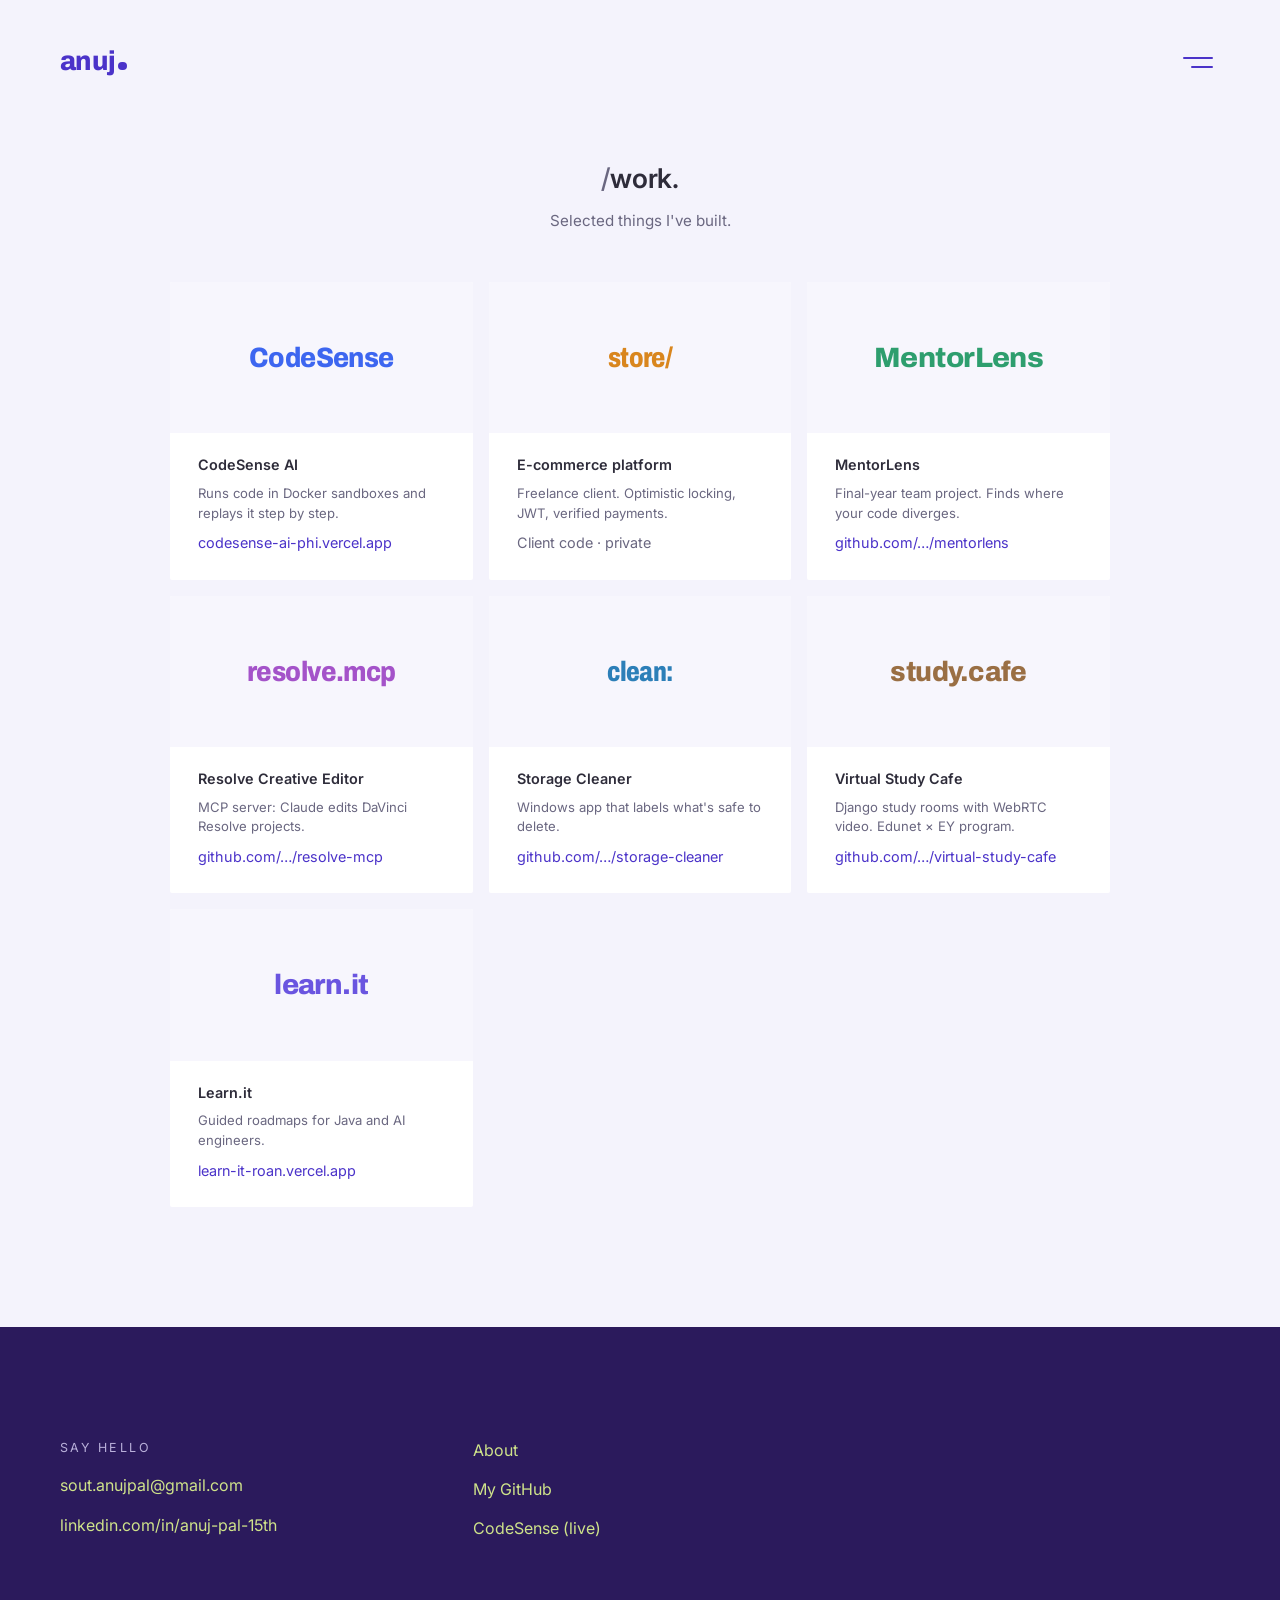
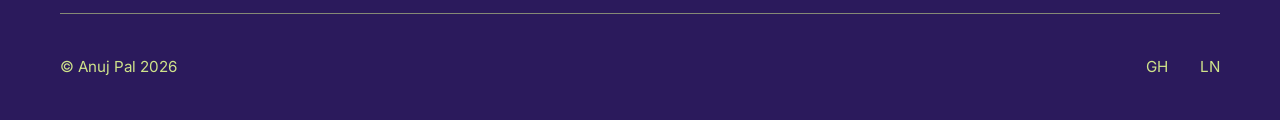
==== work/index.html @ 96952df8 "Minimal portfolio site: home and /work pages Co-Authored-By: Claude Opus 5.5 <noreply@anthropic.com>" ====
<!doctype html>
<html lang="en">
<head>
  <meta charset="utf-8">
  <meta name="viewport" content="width=device-width, initial-scale=1, viewport-fit=cover">
  <title>Work · Anuj Pal</title>
  <meta name="description" content="Selected things Anuj Pal has built: CodeSense AI, an e-commerce backend, MentorLens and more.">
  <link rel="icon" href="../favicon.svg" type="image/svg+xml">
  <link rel="preconnect" href="https://fonts.googleapis.com">
  <link rel="preconnect" href="https://fonts.gstatic.com" crossorigin>
  <link rel="stylesheet" href="https://fonts.googleapis.com/css2?family=Inter:wght@400;500;600;700&family=Archivo:wdth,wght@62..125,500..900&display=swap">
  <link rel="stylesheet" href="../styles.css">
  <script src="../main.js" defer></script>
</head>
<body>
  <header class="gutter">
    <div class="shell">
      <a class="logo" href="../" aria-label="Anuj Pal, home">anuj<i aria-hidden="true"></i></a>
      <button class="burger" type="button" id="burger" aria-expanded="false" aria-controls="menu" aria-label="Open menu"><span></span><span></span></button>
    </div>
  </header>

  <nav class="menu" id="menu" aria-label="Menu">
    <ul>
      <li><a href="../">About</a></li>
      <li><a href="https://github.com/Anujpal-15th" target="_blank" rel="noopener">My GitHub</a></li>
      <li><a href="https://codesense-ai-phi.vercel.app" target="_blank" rel="noopener">CodeSense (live)</a></li>
    </ul>
    <p class="lbl">Say hello</p>
    <ul><li><a href="mailto:sout.anujpal@gmail.com">sout.anujpal@gmail.com</a></li></ul>
    <div class="socials">
      <a href="https://github.com/Anujpal-15th" target="_blank" rel="noopener">GH</a>
      <a href="https://www.linkedin.com/in/anuj-pal-15th/" target="_blank" rel="noopener">LN</a>
    </div>
  </nav>

  <main class="gutter">
    <div class="shell">
      <h1 class="page-title rise"><span>/</span>work.</h1>
      <p class="page-sub rise" style="animation-delay:.06s">Selected things I've built.</p>
      <div class="grid">
        <article class="item rise" style="animation-delay:.10s">
          <div class="mark"><b style="color:#3D66F0;--w:92">CodeSense</b></div>
          <div class="meta"><span class="nm">CodeSense AI</span><span class="what">Runs code in Docker sandboxes and replays it step by step.</span><a href="https://codesense-ai-phi.vercel.app" target="_blank" rel="noopener">codesense-ai-phi.vercel.app</a></div>
        </article>
        <article class="item rise" style="animation-delay:.14s">
          <div class="mark"><b style="color:#D9861E;--w:80">store/</b></div>
          <div class="meta"><span class="nm">E-commerce platform</span><span class="what">Freelance client. Optimistic locking, JWT, verified payments.</span><span class="priv">Client code · private</span></div>
        </article>
        <article class="item rise" style="animation-delay:.18s">
          <div class="mark"><b style="color:#2E9E6E;--w:104">MentorLens</b></div>
          <div class="meta"><span class="nm">MentorLens</span><span class="what">Final-year team project. Finds where your code diverges.</span><a href="https://github.com/Anujpal-15th/mentorlens" target="_blank" rel="noopener">github.com/…/mentorlens</a></div>
        </article>
        <article class="item rise" style="animation-delay:.22s">
          <div class="mark"><b style="color:#A453C9;--w:88">resolve.mcp</b></div>
          <div class="meta"><span class="nm">Resolve Creative Editor</span><span class="what">MCP server: Claude edits DaVinci Resolve projects.</span><a href="https://github.com/Anujpal-15th/resolve-creative-editor-mcp" target="_blank" rel="noopener">github.com/…/resolve-mcp</a></div>
        </article>
        <article class="item rise" style="animation-delay:.26s">
          <div class="mark"><b style="color:#2C7FB8;--w:76">clean:</b></div>
          <div class="meta"><span class="nm">Storage Cleaner</span><span class="what">Windows app that labels what's safe to delete.</span><a href="https://github.com/Anujpal-15th/storage-cleaner" target="_blank" rel="noopener">github.com/…/storage-cleaner</a></div>
        </article>
        <article class="item rise" style="animation-delay:.30s">
          <div class="mark"><b style="color:#9A6F44;--w:96">study.cafe</b></div>
          <div class="meta"><span class="nm">Virtual Study Cafe</span><span class="what">Django study rooms with WebRTC video. Edunet × EY program.</span><a href="https://github.com/Anujpal-15th/virtual-study-cafe" target="_blank" rel="noopener">github.com/…/virtual-study-cafe</a></div>
        </article>
        <article class="item rise" style="animation-delay:.34s">
          <div class="mark"><b style="color:#6A55E0;--w:100">learn.it</b></div>
          <div class="meta"><span class="nm">Learn.it</span><span class="what">Guided roadmaps for Java and AI engineers.</span><a href="https://learn-it-roan.vercel.app" target="_blank" rel="noopener">learn-it-roan.vercel.app</a></div>
        </article>
      </div>
    </div>
  </main>

  <footer class="gutter" id="contact">
    <div class="shell">
      <div class="foot-top">
        <div>
          <p class="lbl">Say hello</p>
          <ul>
            <li><a href="mailto:sout.anujpal@gmail.com">sout.anujpal@gmail.com</a></li>
            <li><a href="https://www.linkedin.com/in/anuj-pal-15th/" target="_blank" rel="noopener">linkedin.com/in/anuj-pal-15th</a></li>
          </ul>
        </div>
        <ul class="links">
          <li><a href="../">About</a></li>
          <li><a href="https://github.com/Anujpal-15th" target="_blank" rel="noopener">My GitHub</a></li>
          <li><a href="https://codesense-ai-phi.vercel.app" target="_blank" rel="noopener">CodeSense (live)</a></li>
        </ul>
      </div>
      <div class="foot-bot">
        <span>© Anuj Pal 2026</span>
        <nav aria-label="Profiles">
          <a href="https://github.com/Anujpal-15th" target="_blank" rel="noopener">GH</a>
          <a href="https://www.linkedin.com/in/anuj-pal-15th/" target="_blank" rel="noopener">LN</a>
        </nav>
      </div>
    </div>
  </footer>
</body>
</html>
---- styles.css ----
:root {
  --bg: #F4F3FC;
  --card: #FFFFFF;
  --tile: #F7F6FD;
  --ink: #2E2C3A;
  --muted: #6A6780;
  --accent: #4B33C9;
  --line: #E4E1F3;
  --foot: #2B1A5C;
  --foot-ink: #CFE38A;
  --foot-muted: #B9B0DA;
  --sans: "Inter", "Segoe UI", system-ui, sans-serif;
  --display: "Archivo", "Inter", Arial, sans-serif;
  color-scheme: light;
}
@media (prefers-color-scheme: dark) {
  :root {
    --bg: #12111C; --card: #1A1828; --tile: #161424; --ink: #E7E5F2; --muted: #9D99B5; --accent: #A898FF; --line: #2A2740;
    --foot: #1F1446; --foot-ink: #CFE38A; --foot-muted: #A59CCB;
    color-scheme: dark;
  }
}

* { box-sizing: border-box; }
body { margin: 0; background: var(--bg); color: var(--ink); font-family: var(--sans); font-size: 1rem; line-height: 1.7; -webkit-font-smoothing: antialiased; }
a { color: var(--accent); text-decoration: none; }
:focus-visible { outline: 2px solid var(--accent); outline-offset: 3px; border-radius: 3px; }
.gutter { padding-left: max(16px, env(safe-area-inset-left, 0px)); padding-right: max(16px, env(safe-area-inset-right, 0px)); }
.shell { max-width: 1160px; margin: 0 auto; }

/* header */
header { padding-block: 40px 0; }
header .shell { display: flex; justify-content: space-between; align-items: center; }
.logo { font-family: var(--display); font-variation-settings: "wdth" 96, "wght" 800; font-size: 1.7rem; color: var(--accent); letter-spacing: -0.02em; line-height: 1; display: inline-flex; align-items: baseline; }
.logo i { display: inline-block; width: 0.32em; height: 0.32em; border-radius: 50%; background: var(--accent); margin-left: 2px; transition: transform .4s cubic-bezier(.3,1.6,.5,1); }
.logo:hover i { transform: translateY(-0.5em); }
.burger { width: 44px; height: 44px; border: 0; background: none; cursor: pointer; display: grid; place-content: center; gap: 7px; position: relative; z-index: 12; }
.burger span { display: block; height: 2px; background: var(--accent); border-radius: 2px; transition: transform .35s ease, width .35s ease; }
.burger span:first-child { width: 30px; }
.burger span:last-child { width: 22px; justify-self: end; }
.burger[aria-expanded="true"] span:first-child { transform: translateY(4.5px) rotate(45deg); width: 26px; }
.burger[aria-expanded="true"] span:last-child { transform: translateY(-4.5px) rotate(-45deg); width: 26px; }

/* menu card */
.menu {
  position: fixed; z-index: 11;
  top: calc(env(safe-area-inset-top, 0px) + 18px);
  right: max(16px, env(safe-area-inset-right, 0px));
  width: min(290px, calc(100vw - 32px));
  background: var(--card); border: 1px solid var(--line); border-radius: 4px;
  padding: 76px 40px 36px;
  box-shadow: 0 24px 60px -24px rgba(43, 26, 92, 0.25);
  transform-origin: top right; transform: scale(0.92); opacity: 0; visibility: hidden;
  transition: transform .3s cubic-bezier(.2,.8,.2,1), opacity .2s ease, visibility 0s .3s;
}
.menu.open { transform: none; opacity: 1; visibility: visible; transition: transform .3s cubic-bezier(.2,.8,.2,1), opacity .2s ease; }
.menu ul { list-style: none; margin: 0; padding: 0; display: grid; gap: 10px; font-size: 0.9rem; }
.menu .lbl { font-size: 0.72rem; letter-spacing: 0.18em; text-transform: uppercase; color: var(--muted); opacity: .6; margin: 28px 0 12px; }
.menu .socials { display: flex; gap: 22px; margin-top: 30px; font-size: 0.72rem; letter-spacing: 0.06em; }
.menu a:hover { text-decoration: underline; text-underline-offset: 4px; }

/* home */
main { padding-block: 72px 120px; }
.read { max-width: 760px; margin: 0 auto; padding-left: clamp(0px, 4vw, 24px); }
.eyebrow { font-size: 0.82rem; letter-spacing: 0.2em; text-transform: uppercase; color: var(--muted); margin: 0 0 22px; }
h1.headline { font-weight: 500; font-size: clamp(1.6rem, 3.6vw, 2.15rem); line-height: 1.3; letter-spacing: -0.01em; margin: 0 0 40px; text-wrap: balance; }
h1.headline em { font-style: normal; color: var(--accent); }
.read p { margin: 0 0 24px; color: var(--muted); max-width: 66ch; }
.read p strong { color: var(--ink); font-weight: 600; }
.cta { display: inline-flex; gap: 6px; align-items: center; margin-top: 18px; font-size: 1.05rem; padding-bottom: 3px; background: linear-gradient(var(--accent), var(--accent)) left bottom / 100% 2px no-repeat; transition: background-size .35s ease; }
.cta:hover { background-size: 0% 2px; background-position: right bottom; }
.cta .arr { display: inline-block; transition: transform .3s ease; }
.cta:hover .arr { transform: translate(3px, -3px); }

/* work */
.page-title { text-align: center; margin: 0 0 6px; font-weight: 600; font-size: 1.7rem; letter-spacing: -0.01em; }
.page-title span { color: var(--muted); font-weight: 500; }
.page-sub { text-align: center; color: var(--muted); font-size: 0.95rem; margin: 0 0 48px; }
.grid { display: grid; grid-template-columns: repeat(3, minmax(0, 1fr)); gap: 16px; max-width: 940px; margin: 0 auto; }
.item { background: var(--card); border-radius: 2px; overflow: hidden; display: flex; flex-direction: column; transition: transform .35s cubic-bezier(.2,.8,.2,1), box-shadow .35s ease; }
.item:hover { transform: translateY(-4px); box-shadow: 0 22px 40px -26px rgba(43, 26, 92, 0.35); }
.mark { background: var(--tile); aspect-ratio: 16 / 8; display: grid; place-items: center; }
.mark b { font-family: var(--display); font-size: clamp(1.3rem, 2.4vw, 1.75rem); letter-spacing: -0.02em; font-variation-settings: "wdth" var(--w, 100), "wght" 800; transition: font-variation-settings .5s ease; }
.item:hover .mark b { font-variation-settings: "wdth" 120, "wght" 900; }
.meta { padding: 20px 28px 24px; display: grid; gap: 2px; }
.meta .nm { font-weight: 600; font-size: 0.9rem; }
.meta .what { font-size: 0.82rem; color: var(--muted); line-height: 1.5; margin: 4px 0 6px; }
.meta a, .meta .priv { font-size: 0.9rem; overflow-wrap: anywhere; }
.meta .priv { color: var(--muted); }
@media (max-width: 860px) { .grid { grid-template-columns: repeat(2, minmax(0, 1fr)); } }
@media (max-width: 520px) { .grid { grid-template-columns: 1fr; } }

/* footer */
footer { background: var(--foot); color: var(--foot-ink); padding-block: 110px 40px; }
.foot-top { display: grid; grid-template-columns: 1fr 2fr; gap: 40px; padding-bottom: 70px; border-bottom: 1px solid color-mix(in srgb, var(--foot-ink) 55%, transparent); }
.foot-top .lbl { font-size: 0.78rem; letter-spacing: 0.2em; text-transform: uppercase; color: var(--foot-muted); margin: 0 0 14px; }
.foot-top ul { list-style: none; margin: 0; padding: 0; display: grid; gap: 12px; }
.foot-top .links { align-self: end; }
footer a { color: var(--foot-ink); }
footer a:hover { text-decoration: underline; text-underline-offset: 4px; }
.foot-bot { display: flex; justify-content: space-between; gap: 16px; flex-wrap: wrap; padding-top: 40px; font-size: 0.95rem; }
.foot-bot nav { display: flex; gap: 32px; }
@media (max-width: 600px) { .foot-top { grid-template-columns: 1fr; } footer { padding-block: 72px 32px; } }

/* entrance */
.rise { animation: rise .8s cubic-bezier(.2,.8,.2,1) both; }
@keyframes rise { from { transform: translateY(14px); opacity: .001; } }
@media (prefers-reduced-motion: reduce) {
  .rise { animation: none; }
  *, *::before, *::after { transition: none !important; }
}
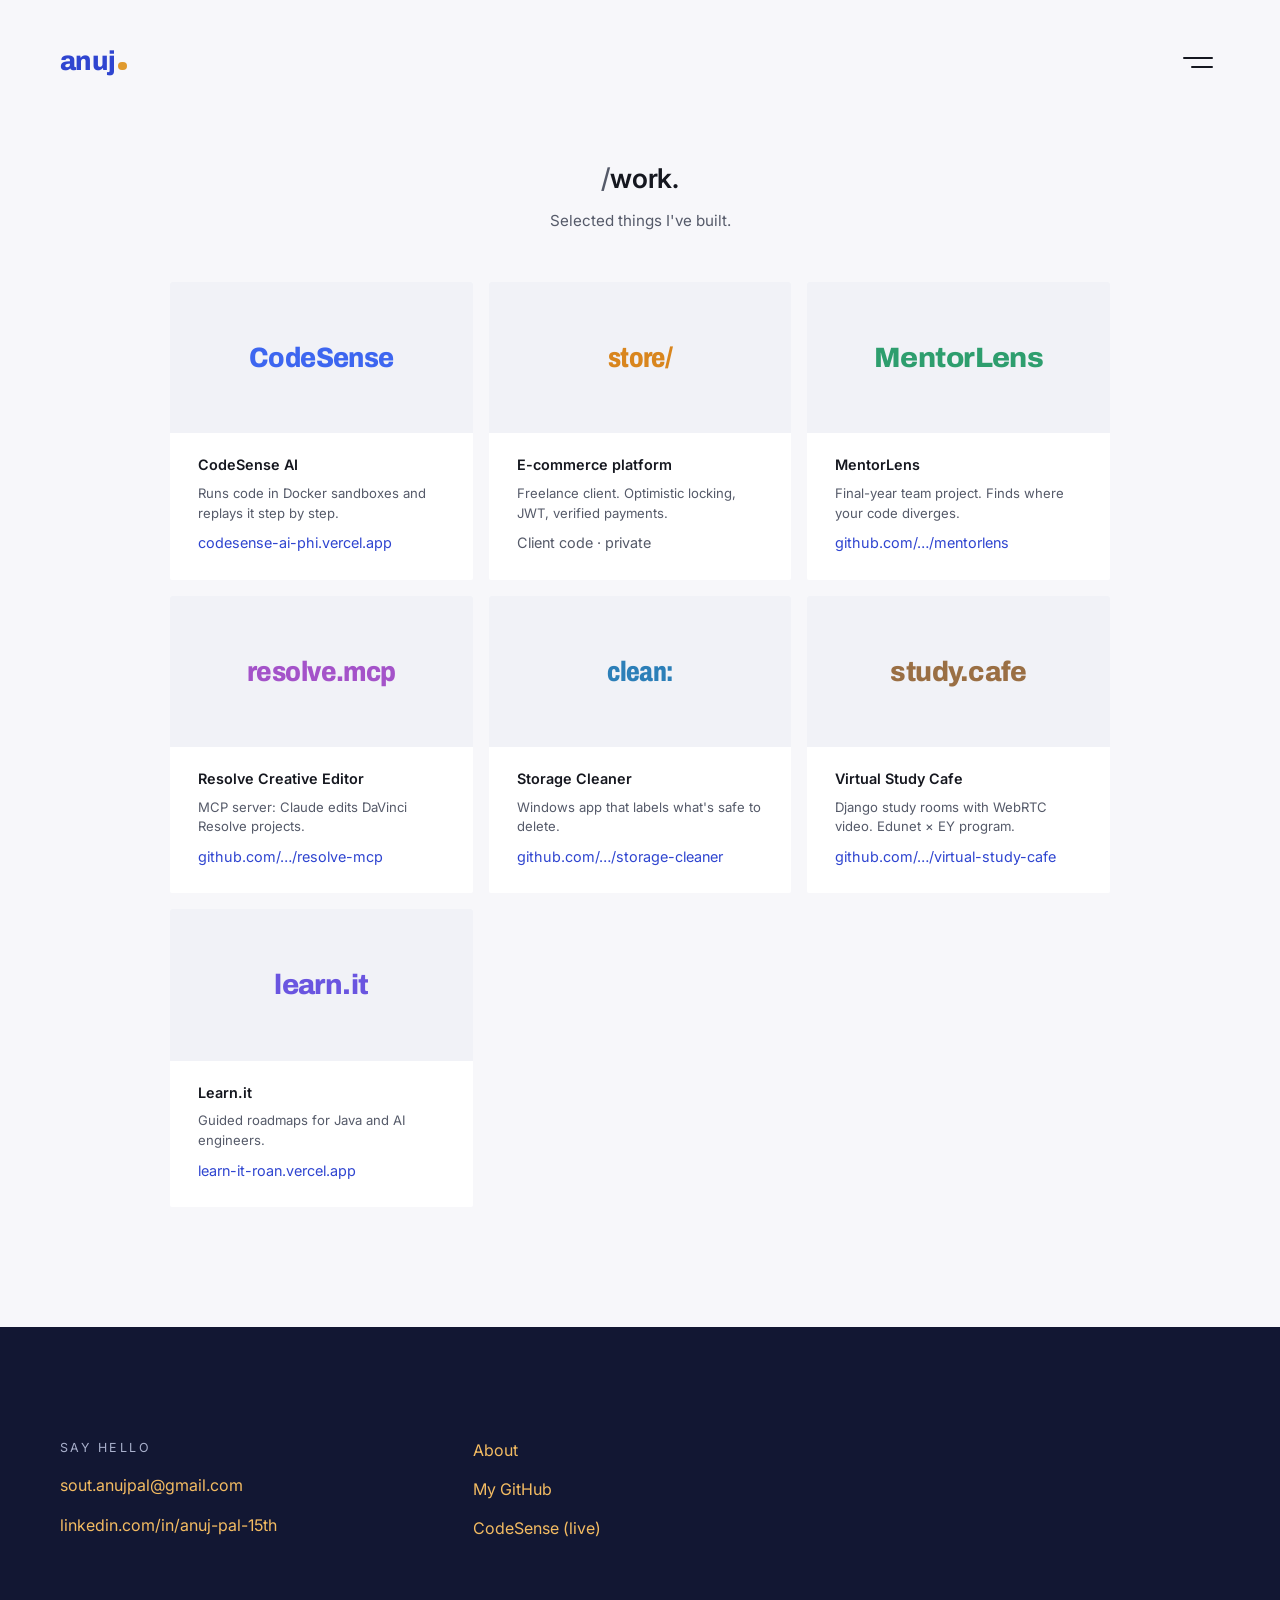
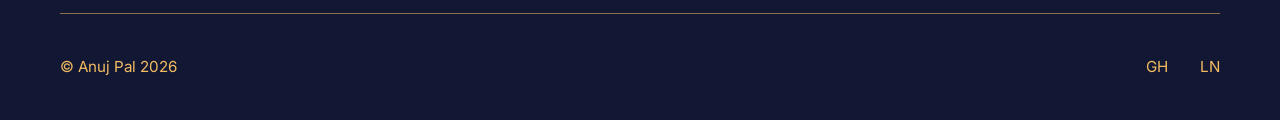
==== commit 11ca466b: "Make the site light-only Co-Authored-By: Claude Opus 5.5 <noreply@anthropic.com>" ====
--- a/work/index.html
+++ b/work/index.html
@@ -3,6 +3,7 @@
 <head>
   <meta charset="utf-8">
   <meta name="viewport" content="width=device-width, initial-scale=1, viewport-fit=cover">
+  <meta name="color-scheme" content="light only">
   <title>Work · Anuj Pal</title>
   <meta name="description" content="Selected things Anuj Pal has built: CodeSense AI, an e-commerce backend, MentorLens and more.">
   <link rel="icon" href="../favicon.svg" type="image/svg+xml">
--- a/styles.css
+++ b/styles.css
@@ -1,24 +1,22 @@
+/* Palette "ink & signal": cool indigo-tinted neutrals, one indigo-blue accent for meaning
+   (links, emphasis), one warm amber used sparingly as its split-complement (logo dot, footer).
+   All text pairs pass WCAG AA; amber on light paper is decoration only. */
 :root {
-  --bg: #F4F3FC;
+  --bg: #F7F7FA;
   --card: #FFFFFF;
-  --tile: #F7F6FD;
-  --ink: #2E2C3A;
-  --muted: #6A6780;
-  --accent: #4B33C9;
-  --line: #E4E1F3;
-  --foot: #2B1A5C;
-  --foot-ink: #CFE38A;
-  --foot-muted: #B9B0DA;
+  --tile: #F1F2F7;
+  --ink: #15171F;
+  --muted: #555A69;
+  --eyebrow: #6B7080;
+  --accent: #2F45D0;
+  --amber: #E09A2E;
+  --line: #E3E5EE;
+  --foot: #121733;
+  --foot-ink: #F4BC62;
+  --foot-muted: #A9B0CC;
   --sans: "Inter", "Segoe UI", system-ui, sans-serif;
   --display: "Archivo", "Inter", Arial, sans-serif;
-  color-scheme: light;
-}
-@media (prefers-color-scheme: dark) {
-  :root {
-    --bg: #12111C; --card: #1A1828; --tile: #161424; --ink: #E7E5F2; --muted: #9D99B5; --accent: #A898FF; --line: #2A2740;
-    --foot: #1F1446; --foot-ink: #CFE38A; --foot-muted: #A59CCB;
-    color-scheme: dark;
-  }
+  color-scheme: light only; /* light-only by design: no dark theme, and browsers shouldn't auto-darken it */
 }
 
 * { box-sizing: border-box; }
@@ -32,10 +30,10 @@
 header { padding-block: 40px 0; }
 header .shell { display: flex; justify-content: space-between; align-items: center; }
 .logo { font-family: var(--display); font-variation-settings: "wdth" 96, "wght" 800; font-size: 1.7rem; color: var(--accent); letter-spacing: -0.02em; line-height: 1; display: inline-flex; align-items: baseline; }
-.logo i { display: inline-block; width: 0.32em; height: 0.32em; border-radius: 50%; background: var(--accent); margin-left: 2px; transition: transform .4s cubic-bezier(.3,1.6,.5,1); }
+.logo i { display: inline-block; width: 0.32em; height: 0.32em; border-radius: 50%; background: var(--amber); margin-left: 2px; transition: transform .4s cubic-bezier(.3,1.6,.5,1); }
 .logo:hover i { transform: translateY(-0.5em); }
 .burger { width: 44px; height: 44px; border: 0; background: none; cursor: pointer; display: grid; place-content: center; gap: 7px; position: relative; z-index: 12; }
-.burger span { display: block; height: 2px; background: var(--accent); border-radius: 2px; transition: transform .35s ease, width .35s ease; }
+.burger span { display: block; height: 2px; background: var(--ink); border-radius: 2px; transition: transform .35s ease, width .35s ease; }
 .burger span:first-child { width: 30px; }
 .burger span:last-child { width: 22px; justify-self: end; }
 .burger[aria-expanded="true"] span:first-child { transform: translateY(4.5px) rotate(45deg); width: 26px; }
@@ -49,7 +47,7 @@
   width: min(290px, calc(100vw - 32px));
   background: var(--card); border: 1px solid var(--line); border-radius: 4px;
   padding: 76px 40px 36px;
-  box-shadow: 0 24px 60px -24px rgba(43, 26, 92, 0.25);
+  box-shadow: 0 24px 60px -24px rgba(18, 23, 51, 0.18);
   transform-origin: top right; transform: scale(0.92); opacity: 0; visibility: hidden;
   transition: transform .3s cubic-bezier(.2,.8,.2,1), opacity .2s ease, visibility 0s .3s;
 }
@@ -62,11 +60,15 @@
 /* home */
 main { padding-block: 72px 120px; }
 .read { max-width: 760px; margin: 0 auto; padding-left: clamp(0px, 4vw, 24px); }
-.eyebrow { font-size: 0.82rem; letter-spacing: 0.2em; text-transform: uppercase; color: var(--muted); margin: 0 0 22px; }
+.eyebrow { font-size: 0.82rem; letter-spacing: 0.2em; text-transform: uppercase; color: var(--eyebrow); margin: 0 0 22px; }
+.eyebrow::before { content: ""; display: inline-block; width: 18px; height: 2px; background: var(--amber); vertical-align: middle; margin-right: 10px; }
 h1.headline { font-weight: 500; font-size: clamp(1.6rem, 3.6vw, 2.15rem); line-height: 1.3; letter-spacing: -0.01em; margin: 0 0 40px; text-wrap: balance; }
 h1.headline em { font-style: normal; color: var(--accent); }
 .read p { margin: 0 0 24px; color: var(--muted); max-width: 66ch; }
 .read p strong { color: var(--ink); font-weight: 600; }
+/* body links get an underline so they never read as the headline's emphasis colour */
+.read p a { color: var(--ink); font-weight: 500; text-decoration: underline; text-decoration-color: var(--accent); text-decoration-thickness: 2px; text-underline-offset: 4px; }
+.read p a:hover { color: var(--accent); }
 .cta { display: inline-flex; gap: 6px; align-items: center; margin-top: 18px; font-size: 1.05rem; padding-bottom: 3px; background: linear-gradient(var(--accent), var(--accent)) left bottom / 100% 2px no-repeat; transition: background-size .35s ease; }
 .cta:hover { background-size: 0% 2px; background-position: right bottom; }
 .cta .arr { display: inline-block; transition: transform .3s ease; }
@@ -78,7 +80,7 @@
 .page-sub { text-align: center; color: var(--muted); font-size: 0.95rem; margin: 0 0 48px; }
 .grid { display: grid; grid-template-columns: repeat(3, minmax(0, 1fr)); gap: 16px; max-width: 940px; margin: 0 auto; }
 .item { background: var(--card); border-radius: 2px; overflow: hidden; display: flex; flex-direction: column; transition: transform .35s cubic-bezier(.2,.8,.2,1), box-shadow .35s ease; }
-.item:hover { transform: translateY(-4px); box-shadow: 0 22px 40px -26px rgba(43, 26, 92, 0.35); }
+.item:hover { transform: translateY(-4px); box-shadow: 0 22px 40px -26px rgba(18, 23, 51, 0.28); }
 .mark { background: var(--tile); aspect-ratio: 16 / 8; display: grid; place-items: center; }
 .mark b { font-family: var(--display); font-size: clamp(1.3rem, 2.4vw, 1.75rem); letter-spacing: -0.02em; font-variation-settings: "wdth" var(--w, 100), "wght" 800; transition: font-variation-settings .5s ease; }
 .item:hover .mark b { font-variation-settings: "wdth" 120, "wght" 900; }
@@ -104,7 +106,8 @@
 
 /* entrance */
 .rise { animation: rise .8s cubic-bezier(.2,.8,.2,1) both; }
-@keyframes rise { from { transform: translateY(14px); opacity: .001; } }
+/* motion only, never hides text: if an animation stalls, the page still reads at full contrast */
+@keyframes rise { from { transform: translateY(14px); } }
 @media (prefers-reduced-motion: reduce) {
   .rise { animation: none; }
   *, *::before, *::after { transition: none !important; }
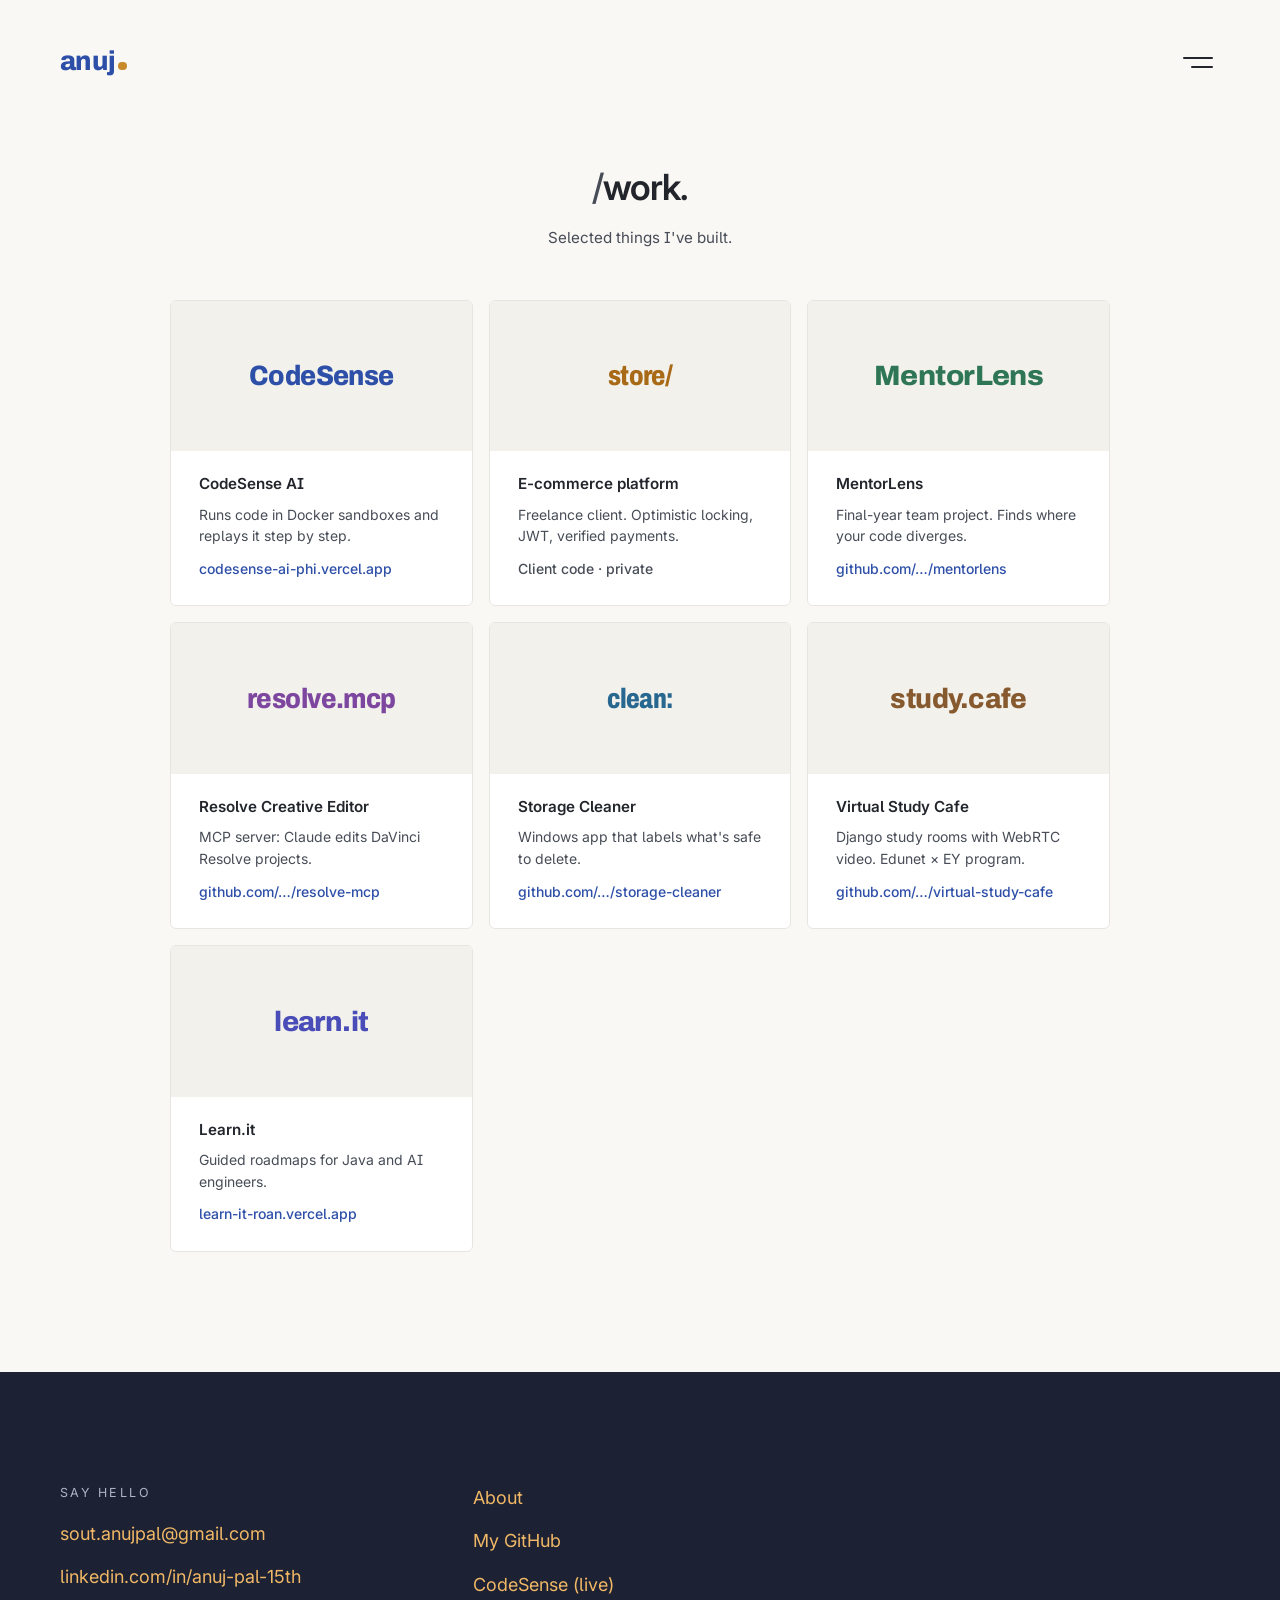
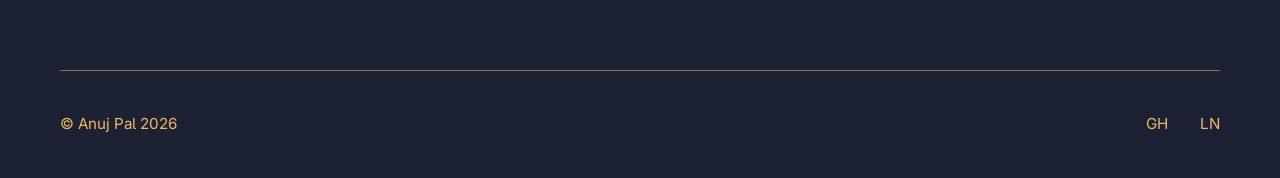
==== commit 91fb26c6: "Eye-friendly light palette and reading typography Co-Authored-By: Claude Opus 5.5 <noreply@anthropic" ====
--- a/work/index.html
+++ b/work/index.html
@@ -9,7 +9,7 @@
   <link rel="icon" href="../favicon.svg" type="image/svg+xml">
   <link rel="preconnect" href="https://fonts.googleapis.com">
   <link rel="preconnect" href="https://fonts.gstatic.com" crossorigin>
-  <link rel="stylesheet" href="https://fonts.googleapis.com/css2?family=Inter:wght@400;500;600;700&family=Archivo:wdth,wght@62..125,500..900&display=swap">
+  <link rel="stylesheet" href="https://fonts.googleapis.com/css2?family=Inter:opsz,wght@14..32,400..700&family=Archivo:wdth,wght@62..125,500..900&display=swap">
   <link rel="stylesheet" href="../styles.css">
   <script src="../main.js" defer></script>
 </head>
@@ -41,31 +41,31 @@
       <p class="page-sub rise" style="animation-delay:.06s">Selected things I've built.</p>
       <div class="grid">
         <article class="item rise" style="animation-delay:.10s">
-          <div class="mark"><b style="color:#3D66F0;--w:92">CodeSense</b></div>
+          <div class="mark"><b style="color:#2D4FA8;--w:92">CodeSense</b></div>
           <div class="meta"><span class="nm">CodeSense AI</span><span class="what">Runs code in Docker sandboxes and replays it step by step.</span><a href="https://codesense-ai-phi.vercel.app" target="_blank" rel="noopener">codesense-ai-phi.vercel.app</a></div>
         </article>
         <article class="item rise" style="animation-delay:.14s">
-          <div class="mark"><b style="color:#D9861E;--w:80">store/</b></div>
+          <div class="mark"><b style="color:#A86A16;--w:80">store/</b></div>
           <div class="meta"><span class="nm">E-commerce platform</span><span class="what">Freelance client. Optimistic locking, JWT, verified payments.</span><span class="priv">Client code · private</span></div>
         </article>
         <article class="item rise" style="animation-delay:.18s">
-          <div class="mark"><b style="color:#2E9E6E;--w:104">MentorLens</b></div>
+          <div class="mark"><b style="color:#2E7656;--w:104">MentorLens</b></div>
           <div class="meta"><span class="nm">MentorLens</span><span class="what">Final-year team project. Finds where your code diverges.</span><a href="https://github.com/Anujpal-15th/mentorlens" target="_blank" rel="noopener">github.com/…/mentorlens</a></div>
         </article>
         <article class="item rise" style="animation-delay:.22s">
-          <div class="mark"><b style="color:#A453C9;--w:88">resolve.mcp</b></div>
+          <div class="mark"><b style="color:#7E479F;--w:88">resolve.mcp</b></div>
           <div class="meta"><span class="nm">Resolve Creative Editor</span><span class="what">MCP server: Claude edits DaVinci Resolve projects.</span><a href="https://github.com/Anujpal-15th/resolve-creative-editor-mcp" target="_blank" rel="noopener">github.com/…/resolve-mcp</a></div>
         </article>
         <article class="item rise" style="animation-delay:.26s">
-          <div class="mark"><b style="color:#2C7FB8;--w:76">clean:</b></div>
+          <div class="mark"><b style="color:#28678F;--w:76">clean:</b></div>
           <div class="meta"><span class="nm">Storage Cleaner</span><span class="what">Windows app that labels what's safe to delete.</span><a href="https://github.com/Anujpal-15th/storage-cleaner" target="_blank" rel="noopener">github.com/…/storage-cleaner</a></div>
         </article>
         <article class="item rise" style="animation-delay:.30s">
-          <div class="mark"><b style="color:#9A6F44;--w:96">study.cafe</b></div>
+          <div class="mark"><b style="color:#86592F;--w:96">study.cafe</b></div>
           <div class="meta"><span class="nm">Virtual Study Cafe</span><span class="what">Django study rooms with WebRTC video. Edunet × EY program.</span><a href="https://github.com/Anujpal-15th/virtual-study-cafe" target="_blank" rel="noopener">github.com/…/virtual-study-cafe</a></div>
         </article>
         <article class="item rise" style="animation-delay:.34s">
-          <div class="mark"><b style="color:#6A55E0;--w:100">learn.it</b></div>
+          <div class="mark"><b style="color:#4A4CB8;--w:100">learn.it</b></div>
           <div class="meta"><span class="nm">Learn.it</span><span class="what">Guided roadmaps for Java and AI engineers.</span><a href="https://learn-it-roan.vercel.app" target="_blank" rel="noopener">learn-it-roan.vercel.app</a></div>
         </article>
       </div>
--- a/styles.css
+++ b/styles.css
@@ -1,26 +1,35 @@
-/* Palette "ink & signal": cool indigo-tinted neutrals, one indigo-blue accent for meaning
-   (links, emphasis), one warm amber used sparingly as its split-complement (logo dot, footer).
-   All text pairs pass WCAG AA; amber on light paper is decoration only. */
+/* Palette "paper & ink", tuned for long reading without eye strain:
+   - paper is a soft off-white (#F9F8F5), not pure white, so large areas don't glare;
+   - text is dark graphite (14.5:1), not pure black (21:1), which halos on bright screens;
+   - body text sits at 8:1 (AAA), the accent at 7:1 (AAA), so nothing is faint;
+   - one calm cobalt for meaning, a muted amber only as decoration, nothing neon. */
 :root {
-  --bg: #F7F7FA;
+  --bg: #F9F8F5;
   --card: #FFFFFF;
-  --tile: #F1F2F7;
-  --ink: #15171F;
-  --muted: #555A69;
-  --eyebrow: #6B7080;
-  --accent: #2F45D0;
-  --amber: #E09A2E;
-  --line: #E3E5EE;
-  --foot: #121733;
-  --foot-ink: #F4BC62;
-  --foot-muted: #A9B0CC;
+  --tile: #F2F1EC;
+  --ink: #22252B;
+  --muted: #474C56;
+  --eyebrow: #676C76;
+  --accent: #2D4FA8;
+  --amber: #C98A2B;
+  --line: #E7E5DF;
+  --foot: #1C2133;
+  --foot-ink: #F0B866;
+  --foot-muted: #AEB4C4;
   --sans: "Inter", "Segoe UI", system-ui, sans-serif;
   --display: "Archivo", "Inter", Arial, sans-serif;
   color-scheme: light only; /* light-only by design: no dark theme, and browsers shouldn't auto-darken it */
 }
 
 * { box-sizing: border-box; }
-body { margin: 0; background: var(--bg); color: var(--ink); font-family: var(--sans); font-size: 1rem; line-height: 1.7; -webkit-font-smoothing: antialiased; }
+/* Type: Inter with optical sizing; tailed l and serifed I so l, I and 1 never look alike */
+body {
+  margin: 0; background: var(--bg); color: var(--ink);
+  font-family: var(--sans); font-size: 1.0625rem; line-height: 1.75;
+  font-optical-sizing: auto; font-feature-settings: "cv05", "cv08";
+  -webkit-font-smoothing: antialiased; text-rendering: optimizeLegibility;
+}
+@media (min-width: 900px) { body { font-size: 1.125rem; } }
 a { color: var(--accent); text-decoration: none; }
 :focus-visible { outline: 2px solid var(--accent); outline-offset: 3px; border-radius: 3px; }
 .gutter { padding-left: max(16px, env(safe-area-inset-left, 0px)); padding-right: max(16px, env(safe-area-inset-right, 0px)); }
@@ -60,34 +69,34 @@
 /* home */
 main { padding-block: 72px 120px; }
 .read { max-width: 760px; margin: 0 auto; padding-left: clamp(0px, 4vw, 24px); }
-.eyebrow { font-size: 0.82rem; letter-spacing: 0.2em; text-transform: uppercase; color: var(--eyebrow); margin: 0 0 22px; }
+.eyebrow { font-size: 0.78rem; font-weight: 500; letter-spacing: 0.18em; text-transform: uppercase; color: var(--eyebrow); margin: 0 0 22px; }
 .eyebrow::before { content: ""; display: inline-block; width: 18px; height: 2px; background: var(--amber); vertical-align: middle; margin-right: 10px; }
-h1.headline { font-weight: 500; font-size: clamp(1.6rem, 3.6vw, 2.15rem); line-height: 1.3; letter-spacing: -0.01em; margin: 0 0 40px; text-wrap: balance; }
-h1.headline em { font-style: normal; color: var(--accent); }
-.read p { margin: 0 0 24px; color: var(--muted); max-width: 66ch; }
+h1.headline { font-weight: 600; font-size: clamp(1.75rem, 3.9vw, 2.5rem); line-height: 1.22; letter-spacing: -0.025em; margin: 0 0 44px; text-wrap: balance; }
+h1.headline em { font-style: normal; font-weight: 500; color: var(--accent); }
+.read p { margin: 0 0 1.35em; color: var(--muted); max-width: 64ch; text-wrap: pretty; }
 .read p strong { color: var(--ink); font-weight: 600; }
 /* body links get an underline so they never read as the headline's emphasis colour */
 .read p a { color: var(--ink); font-weight: 500; text-decoration: underline; text-decoration-color: var(--accent); text-decoration-thickness: 2px; text-underline-offset: 4px; }
 .read p a:hover { color: var(--accent); }
-.cta { display: inline-flex; gap: 6px; align-items: center; margin-top: 18px; font-size: 1.05rem; padding-bottom: 3px; background: linear-gradient(var(--accent), var(--accent)) left bottom / 100% 2px no-repeat; transition: background-size .35s ease; }
+.cta { display: inline-flex; gap: 6px; align-items: center; margin-top: 18px; font-size: 1.05rem; font-weight: 500; padding-bottom: 3px; background: linear-gradient(var(--accent), var(--accent)) left bottom / 100% 2px no-repeat; transition: background-size .35s ease; }
 .cta:hover { background-size: 0% 2px; background-position: right bottom; }
 .cta .arr { display: inline-block; transition: transform .3s ease; }
 .cta:hover .arr { transform: translate(3px, -3px); }
 
 /* work */
-.page-title { text-align: center; margin: 0 0 6px; font-weight: 600; font-size: 1.7rem; letter-spacing: -0.01em; }
+.page-title { text-align: center; margin: 0 0 6px; font-weight: 600; font-size: clamp(1.75rem, 3.4vw, 2.25rem); letter-spacing: -0.025em; }
 .page-title span { color: var(--muted); font-weight: 500; }
 .page-sub { text-align: center; color: var(--muted); font-size: 0.95rem; margin: 0 0 48px; }
 .grid { display: grid; grid-template-columns: repeat(3, minmax(0, 1fr)); gap: 16px; max-width: 940px; margin: 0 auto; }
-.item { background: var(--card); border-radius: 2px; overflow: hidden; display: flex; flex-direction: column; transition: transform .35s cubic-bezier(.2,.8,.2,1), box-shadow .35s ease; }
+.item { background: var(--card); border: 1px solid var(--line); border-radius: 6px; overflow: hidden; display: flex; flex-direction: column; transition: transform .35s cubic-bezier(.2,.8,.2,1), box-shadow .35s ease; }
 .item:hover { transform: translateY(-4px); box-shadow: 0 22px 40px -26px rgba(18, 23, 51, 0.28); }
 .mark { background: var(--tile); aspect-ratio: 16 / 8; display: grid; place-items: center; }
 .mark b { font-family: var(--display); font-size: clamp(1.3rem, 2.4vw, 1.75rem); letter-spacing: -0.02em; font-variation-settings: "wdth" var(--w, 100), "wght" 800; transition: font-variation-settings .5s ease; }
 .item:hover .mark b { font-variation-settings: "wdth" 120, "wght" 900; }
 .meta { padding: 20px 28px 24px; display: grid; gap: 2px; }
-.meta .nm { font-weight: 600; font-size: 0.9rem; }
-.meta .what { font-size: 0.82rem; color: var(--muted); line-height: 1.5; margin: 4px 0 6px; }
-.meta a, .meta .priv { font-size: 0.9rem; overflow-wrap: anywhere; }
+.meta .nm { font-weight: 600; font-size: 0.95rem; }
+.meta .what { font-size: 0.875rem; color: var(--muted); line-height: 1.55; margin: 4px 0 8px; }
+.meta a, .meta .priv { font-size: 0.875rem; font-weight: 500; overflow-wrap: anywhere; }
 .meta .priv { color: var(--muted); }
 @media (max-width: 860px) { .grid { grid-template-columns: repeat(2, minmax(0, 1fr)); } }
 @media (max-width: 520px) { .grid { grid-template-columns: 1fr; } }
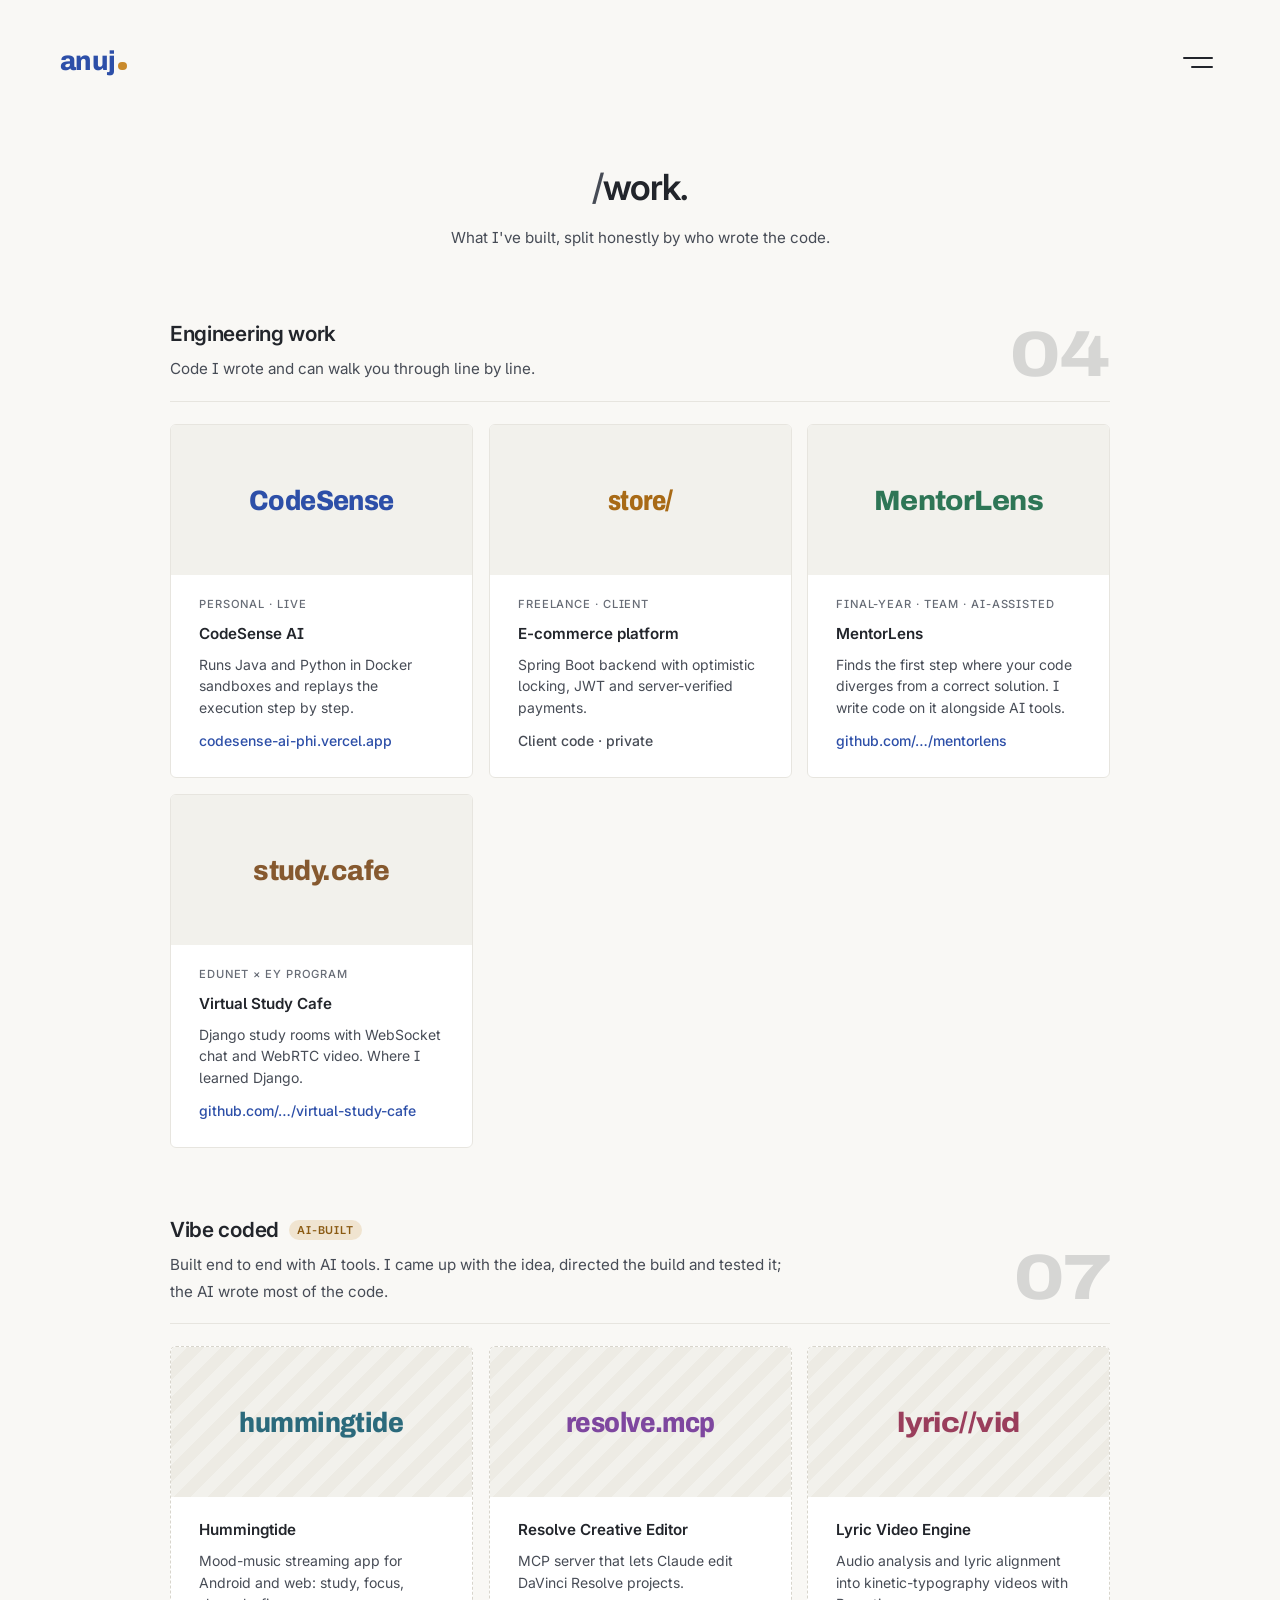
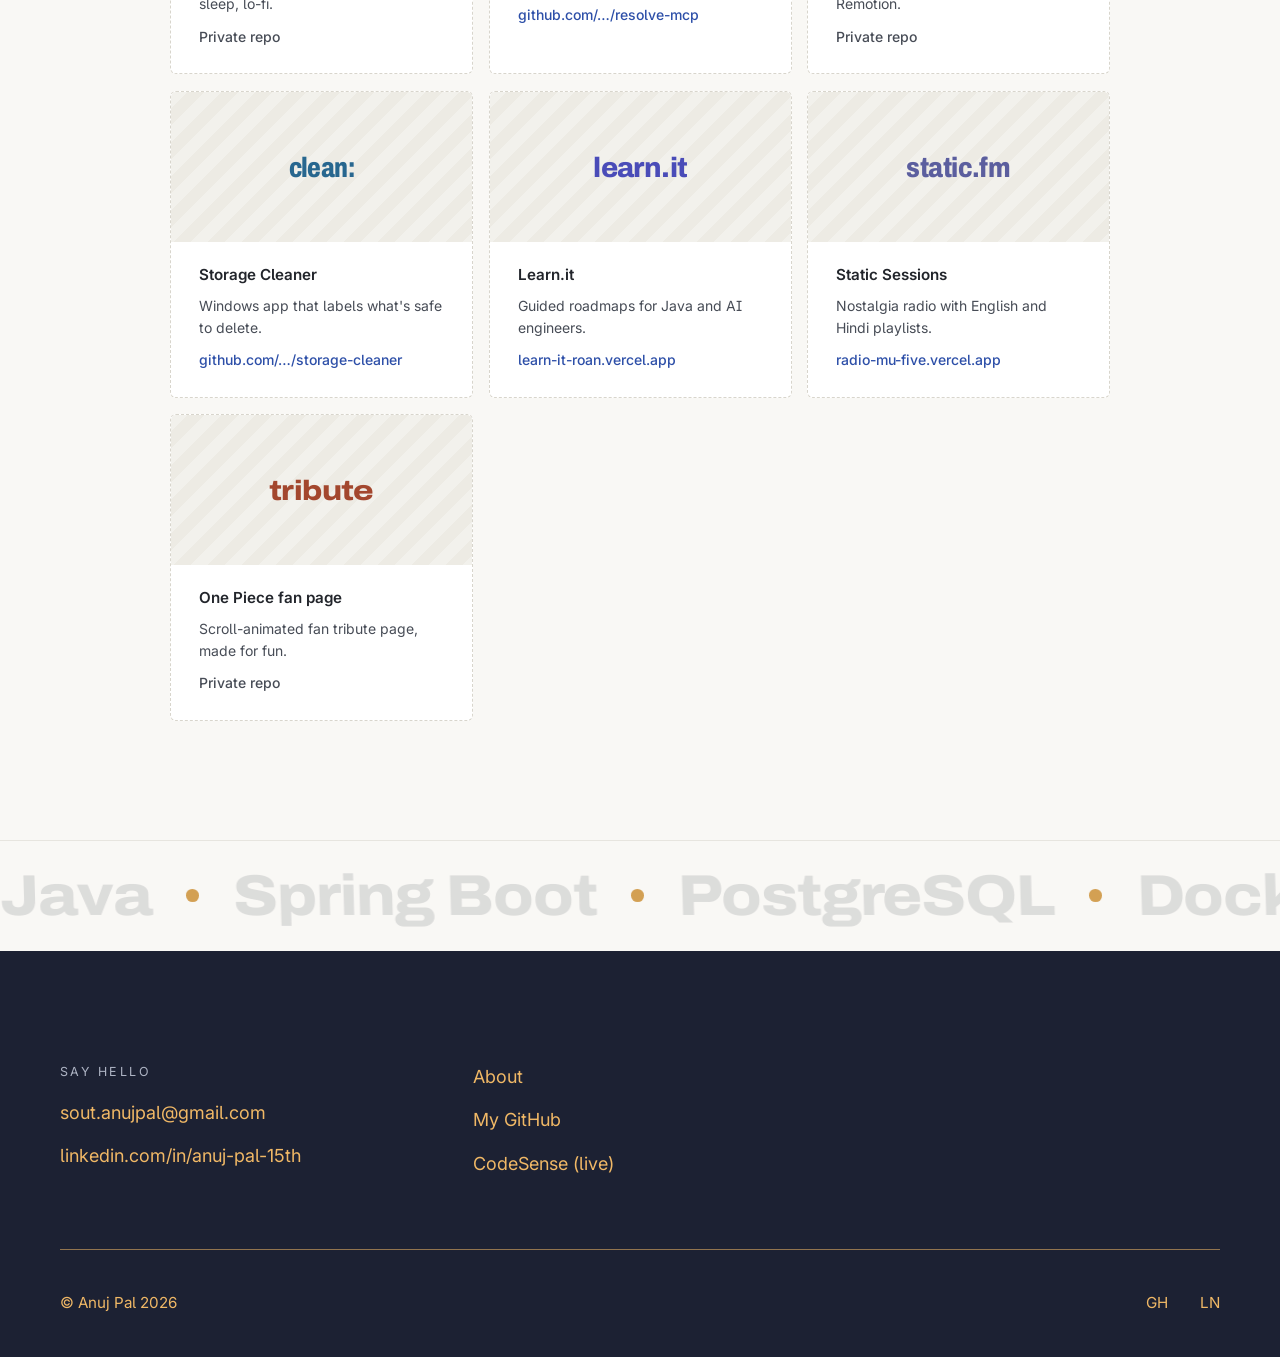
==== commit 0d0fd4f1: "Split work into engineering and vibe-coded; add type, scroll and ticker motion Co-Authored-By: Claud" ====
--- a/work/index.html
+++ b/work/index.html
@@ -9,7 +9,7 @@
   <link rel="icon" href="../favicon.svg" type="image/svg+xml">
   <link rel="preconnect" href="https://fonts.googleapis.com">
   <link rel="preconnect" href="https://fonts.gstatic.com" crossorigin>
-  <link rel="stylesheet" href="https://fonts.googleapis.com/css2?family=Inter:opsz,wght@14..32,400..700&family=Archivo:wdth,wght@62..125,500..900&display=swap">
+  <link rel="stylesheet" href="https://fonts.googleapis.com/css2?family=Inter:opsz,wght@14..32,300..800&family=Archivo:wdth,wght@62..125,500..900&display=swap">
   <link rel="stylesheet" href="../styles.css">
   <script src="../main.js" defer></script>
 </head>
@@ -38,39 +38,75 @@
   <main class="gutter">
     <div class="shell">
       <h1 class="page-title rise"><span>/</span>work.</h1>
-      <p class="page-sub rise" style="animation-delay:.06s">Selected things I've built.</p>
-      <div class="grid">
-        <article class="item rise" style="animation-delay:.10s">
-          <div class="mark"><b style="color:#2D4FA8;--w:92">CodeSense</b></div>
-          <div class="meta"><span class="nm">CodeSense AI</span><span class="what">Runs code in Docker sandboxes and replays it step by step.</span><a href="https://codesense-ai-phi.vercel.app" target="_blank" rel="noopener">codesense-ai-phi.vercel.app</a></div>
-        </article>
-        <article class="item rise" style="animation-delay:.14s">
-          <div class="mark"><b style="color:#A86A16;--w:80">store/</b></div>
-          <div class="meta"><span class="nm">E-commerce platform</span><span class="what">Freelance client. Optimistic locking, JWT, verified payments.</span><span class="priv">Client code · private</span></div>
-        </article>
-        <article class="item rise" style="animation-delay:.18s">
-          <div class="mark"><b style="color:#2E7656;--w:104">MentorLens</b></div>
-          <div class="meta"><span class="nm">MentorLens</span><span class="what">Final-year team project. Finds where your code diverges.</span><a href="https://github.com/Anujpal-15th/mentorlens" target="_blank" rel="noopener">github.com/…/mentorlens</a></div>
-        </article>
-        <article class="item rise" style="animation-delay:.22s">
-          <div class="mark"><b style="color:#7E479F;--w:88">resolve.mcp</b></div>
-          <div class="meta"><span class="nm">Resolve Creative Editor</span><span class="what">MCP server: Claude edits DaVinci Resolve projects.</span><a href="https://github.com/Anujpal-15th/resolve-creative-editor-mcp" target="_blank" rel="noopener">github.com/…/resolve-mcp</a></div>
-        </article>
-        <article class="item rise" style="animation-delay:.26s">
-          <div class="mark"><b style="color:#28678F;--w:76">clean:</b></div>
-          <div class="meta"><span class="nm">Storage Cleaner</span><span class="what">Windows app that labels what's safe to delete.</span><a href="https://github.com/Anujpal-15th/storage-cleaner" target="_blank" rel="noopener">github.com/…/storage-cleaner</a></div>
-        </article>
-        <article class="item rise" style="animation-delay:.30s">
-          <div class="mark"><b style="color:#86592F;--w:96">study.cafe</b></div>
-          <div class="meta"><span class="nm">Virtual Study Cafe</span><span class="what">Django study rooms with WebRTC video. Edunet × EY program.</span><a href="https://github.com/Anujpal-15th/virtual-study-cafe" target="_blank" rel="noopener">github.com/…/virtual-study-cafe</a></div>
-        </article>
-        <article class="item rise" style="animation-delay:.34s">
-          <div class="mark"><b style="color:#4A4CB8;--w:100">learn.it</b></div>
-          <div class="meta"><span class="nm">Learn.it</span><span class="what">Guided roadmaps for Java and AI engineers.</span><a href="https://learn-it-roan.vercel.app" target="_blank" rel="noopener">learn-it-roan.vercel.app</a></div>
-        </article>
-      </div>
+      <p class="page-sub rise" style="animation-delay:.06s">What I've built, split honestly by who wrote the code.</p>
+
+      <section class="group" aria-labelledby="g-eng">
+        <div class="group-head">
+          <h2 id="g-eng">Engineering work</h2>
+          <p>Code I wrote and can walk you through line by line.</p>
+          <span class="count" aria-hidden="true">04</span>
+        </div>
+        <div class="grid">
+          <article class="item">
+            <div class="mark"><b style="color:#2D4FA8;--w:92">CodeSense</b></div>
+            <div class="meta"><span class="tag">Personal · Live</span><span class="nm">CodeSense AI</span><span class="what">Runs Java and Python in Docker sandboxes and replays the execution step by step.</span><a href="https://codesense-ai-phi.vercel.app" target="_blank" rel="noopener">codesense-ai-phi.vercel.app</a></div>
+          </article>
+          <article class="item">
+            <div class="mark"><b style="color:#A86A16;--w:80">store/</b></div>
+            <div class="meta"><span class="tag">Freelance · Client</span><span class="nm">E-commerce platform</span><span class="what">Spring Boot backend with optimistic locking, JWT and server-verified payments.</span><span class="priv">Client code · private</span></div>
+          </article>
+          <article class="item">
+            <div class="mark"><b style="color:#2E7656;--w:104">MentorLens</b></div>
+            <div class="meta"><span class="tag">Final-year · Team · AI-assisted</span><span class="nm">MentorLens</span><span class="what">Finds the first step where your code diverges from a correct solution. I write code on it alongside AI tools.</span><a href="https://github.com/Anujpal-15th/mentorlens" target="_blank" rel="noopener">github.com/…/mentorlens</a></div>
+          </article>
+          <article class="item">
+            <div class="mark"><b style="color:#86592F;--w:96">study.cafe</b></div>
+            <div class="meta"><span class="tag">Edunet × EY program</span><span class="nm">Virtual Study Cafe</span><span class="what">Django study rooms with WebSocket chat and WebRTC video. Where I learned Django.</span><a href="https://github.com/Anujpal-15th/virtual-study-cafe" target="_blank" rel="noopener">github.com/…/virtual-study-cafe</a></div>
+          </article>
+        </div>
+      </section>
+
+      <section class="group vibe" aria-labelledby="g-vibe">
+        <div class="group-head">
+          <h2 id="g-vibe">Vibe coded</h2>
+          <p>Built end to end with AI tools. I came up with the idea, directed the build and tested it; the AI wrote most of the code.</p>
+          <span class="count" aria-hidden="true">07</span>
+        </div>
+        <div class="grid">
+          <article class="item">
+            <div class="mark"><b style="color:#2B6A7C;--w:90">hummingtide</b></div>
+            <div class="meta"><span class="nm">Hummingtide</span><span class="what">Mood-music streaming app for Android and web: study, focus, sleep, lo-fi.</span><span class="priv">Private repo</span></div>
+          </article>
+          <article class="item">
+            <div class="mark"><b style="color:#7E479F;--w:88">resolve.mcp</b></div>
+            <div class="meta"><span class="nm">Resolve Creative Editor</span><span class="what">MCP server that lets Claude edit DaVinci Resolve projects.</span><a href="https://github.com/Anujpal-15th/resolve-creative-editor-mcp" target="_blank" rel="noopener">github.com/…/resolve-mcp</a></div>
+          </article>
+          <article class="item">
+            <div class="mark"><b style="color:#9A3E5C;--w:110">lyric//vid</b></div>
+            <div class="meta"><span class="nm">Lyric Video Engine</span><span class="what">Audio analysis and lyric alignment into kinetic-typography videos with Remotion.</span><span class="priv">Private repo</span></div>
+          </article>
+          <article class="item">
+            <div class="mark"><b style="color:#28678F;--w:76">clean:</b></div>
+            <div class="meta"><span class="nm">Storage Cleaner</span><span class="what">Windows app that labels what's safe to delete.</span><a href="https://github.com/Anujpal-15th/storage-cleaner" target="_blank" rel="noopener">github.com/…/storage-cleaner</a></div>
+          </article>
+          <article class="item">
+            <div class="mark"><b style="color:#4A4CB8;--w:100">learn.it</b></div>
+            <div class="meta"><span class="nm">Learn.it</span><span class="what">Guided roadmaps for Java and AI engineers.</span><a href="https://learn-it-roan.vercel.app" target="_blank" rel="noopener">learn-it-roan.vercel.app</a></div>
+          </article>
+          <article class="item">
+            <div class="mark"><b style="color:#5B5E9E;--w:84">static.fm</b></div>
+            <div class="meta"><span class="nm">Static Sessions</span><span class="what">Nostalgia radio with English and Hindi playlists.</span><a href="https://radio-mu-five.vercel.app" target="_blank" rel="noopener">radio-mu-five.vercel.app</a></div>
+          </article>
+          <article class="item">
+            <div class="mark"><b style="color:#A3472E;--w:118">tribute</b></div>
+            <div class="meta"><span class="nm">One Piece fan page</span><span class="what">Scroll-animated fan tribute page, made for fun.</span><span class="priv">Private repo</span></div>
+          </article>
+        </div>
+      </section>
     </div>
   </main>
+
+  <div class="ticker" aria-hidden="true"><div class="ticker-track"><span>Java</span><span>Spring Boot</span><span>PostgreSQL</span><span>Docker</span><span>Hibernate</span><span>JUnit</span><span>GitHub Actions</span><span>Azure</span></div></div>
 
   <footer class="gutter" id="contact">
     <div class="shell">
--- a/styles.css
+++ b/styles.css
@@ -88,8 +88,19 @@
 .page-title span { color: var(--muted); font-weight: 500; }
 .page-sub { text-align: center; color: var(--muted); font-size: 0.95rem; margin: 0 0 48px; }
 .grid { display: grid; grid-template-columns: repeat(3, minmax(0, 1fr)); gap: 16px; max-width: 940px; margin: 0 auto; }
-.item { background: var(--card); border: 1px solid var(--line); border-radius: 6px; overflow: hidden; display: flex; flex-direction: column; transition: transform .35s cubic-bezier(.2,.8,.2,1), box-shadow .35s ease; }
-.item:hover { transform: translateY(-4px); box-shadow: 0 22px 40px -26px rgba(18, 23, 51, 0.28); }
+.item {
+  position: relative; background: var(--card); border: 1px solid var(--line); border-radius: 6px; overflow: hidden;
+  display: flex; flex-direction: column;
+  transform: perspective(900px) rotateX(var(--rx, 0deg)) rotateY(var(--ry, 0deg));
+  transition: translate .7s cubic-bezier(.2,.8,.2,1) calc(var(--i, 0) * 70ms), transform .25s ease, box-shadow .35s ease;
+}
+.item:hover { translate: 0 -4px; box-shadow: 0 22px 40px -26px rgba(18, 23, 51, 0.28); transition-delay: 0s; }
+/* cursor spotlight */
+.item::after { content: ""; position: absolute; inset: 0; pointer-events: none; opacity: 0; transition: opacity .3s ease;
+  background: radial-gradient(260px circle at var(--mx, 50%) var(--my, 50%), color-mix(in srgb, var(--accent) 9%, transparent), transparent 70%); }
+.item:hover::after { opacity: 1; }
+/* scroll reveal: moves only, never hides */
+.item.pre { translate: 0 28px; }
 .mark { background: var(--tile); aspect-ratio: 16 / 8; display: grid; place-items: center; }
 .mark b { font-family: var(--display); font-size: clamp(1.3rem, 2.4vw, 1.75rem); letter-spacing: -0.02em; font-variation-settings: "wdth" var(--w, 100), "wght" 800; transition: font-variation-settings .5s ease; }
 .item:hover .mark b { font-variation-settings: "wdth" 120, "wght" 900; }
@@ -98,8 +109,47 @@
 .meta .what { font-size: 0.875rem; color: var(--muted); line-height: 1.55; margin: 4px 0 8px; }
 .meta a, .meta .priv { font-size: 0.875rem; font-weight: 500; overflow-wrap: anywhere; }
 .meta .priv { color: var(--muted); }
+.meta .tag { font-size: 0.7rem; font-weight: 500; letter-spacing: 0.08em; text-transform: uppercase; color: var(--eyebrow); margin-bottom: 4px; }
+
+/* work groups */
+.group { max-width: 940px; margin: 64px auto 0; }
+.group-head { display: grid; grid-template-columns: 1fr auto; column-gap: 24px; row-gap: 4px; align-items: end; margin-bottom: 22px; padding-bottom: 18px; border-bottom: 1px solid var(--line); }
+.group-head h2 { grid-column: 1; margin: 0; font-size: 1.3rem; font-weight: 600; letter-spacing: -0.015em; }
+.group-head p { grid-column: 1; margin: 0; color: var(--muted); font-size: 0.95rem; max-width: 62ch; }
+.group-head .count {
+  grid-column: 2; grid-row: 1 / span 2; font-family: var(--display); line-height: .85; font-size: clamp(2.6rem, 6vw, 4rem);
+  color: color-mix(in srgb, var(--ink) 16%, transparent);
+  font-variation-settings: "wdth" 125, "wght" 800;
+  transition: font-variation-settings 1.1s cubic-bezier(.2,.8,.2,1), color 1.1s ease;
+}
+.group.pre .count { font-variation-settings: "wdth" 62, "wght" 200; color: color-mix(in srgb, var(--amber) 70%, transparent); }
+/* vibe-coded cards look deliberately lighter-weight: dashed edge, striped tile */
+.vibe .item { border-style: dashed; border-color: #D8D5CC; }
+.vibe .mark { background: repeating-linear-gradient(135deg, var(--tile) 0 12px, #EDEBE4 12px 24px); }
+.vibe .group-head h2::after { content: "AI-built"; margin-left: 10px; vertical-align: 3px; font-size: 0.68rem; font-weight: 600; letter-spacing: 0.08em; text-transform: uppercase; color: #8A5A12; background: color-mix(in srgb, var(--amber) 18%, transparent); padding: 3px 8px; border-radius: 999px; }
 @media (max-width: 860px) { .grid { grid-template-columns: repeat(2, minmax(0, 1fr)); } }
 @media (max-width: 520px) { .grid { grid-template-columns: 1fr; } }
+
+/* headline: words settle from light to their final weight; near the cursor they get heavier */
+.headline .w { display: inline-block; transition: font-weight .35s cubic-bezier(.2,.8,.2,1); animation: settle 1s cubic-bezier(.2,.8,.2,1) backwards; animation-delay: calc(120ms + var(--i) * 55ms); }
+@keyframes settle { from { font-weight: 300; translate: 0 .22em; } }
+/* hand-drawn style highlight that sweeps under the accent phrase */
+h1.headline em {
+  background: linear-gradient(color-mix(in srgb, var(--amber) 26%, transparent), color-mix(in srgb, var(--amber) 26%, transparent)) left 88% / 100% .3em no-repeat;
+  animation: mark 1s cubic-bezier(.6,0,.2,1) 1.1s backwards; -webkit-box-decoration-break: clone; box-decoration-break: clone;
+}
+@keyframes mark { from { background-size: 0% .3em; } }
+.eyebrow::before { animation: grow .8s cubic-bezier(.2,.8,.2,1) backwards; }
+@keyframes grow { from { width: 0; } }
+
+/* ticker band: tech stack scrolls slowly, leans with scroll speed */
+.ticker { overflow: hidden; border-top: 1px solid var(--line); padding-block: 26px; background: var(--bg); }
+.ticker-track { display: flex; width: max-content; animation: ticker 48s linear infinite; transform: skewX(var(--skew, 0deg)); }
+.ticker:hover .ticker-track { animation-play-state: paused; }
+.ticker span { font-family: var(--display); font-variation-settings: "wdth" 112, "wght" 800; font-size: clamp(2rem, 5vw, 3.6rem); line-height: 1; letter-spacing: -0.02em; color: color-mix(in srgb, var(--ink) 13%, transparent); white-space: nowrap; display: inline-flex; align-items: center; transition: color .3s ease; }
+.ticker span::after { content: ""; width: .22em; height: .22em; border-radius: 50%; background: var(--amber); margin: 0 .6em; opacity: .8; }
+.ticker span:hover { color: var(--accent); }
+@keyframes ticker { to { translate: -50% 0; } }
 
 /* footer */
 footer { background: var(--foot); color: var(--foot-ink); padding-block: 110px 40px; }
@@ -118,6 +168,6 @@
 /* motion only, never hides text: if an animation stalls, the page still reads at full contrast */
 @keyframes rise { from { transform: translateY(14px); } }
 @media (prefers-reduced-motion: reduce) {
-  .rise { animation: none; }
+  .rise, .headline .w, h1.headline em, .eyebrow::before, .ticker-track { animation: none; }
   *, *::before, *::after { transition: none !important; }
 }
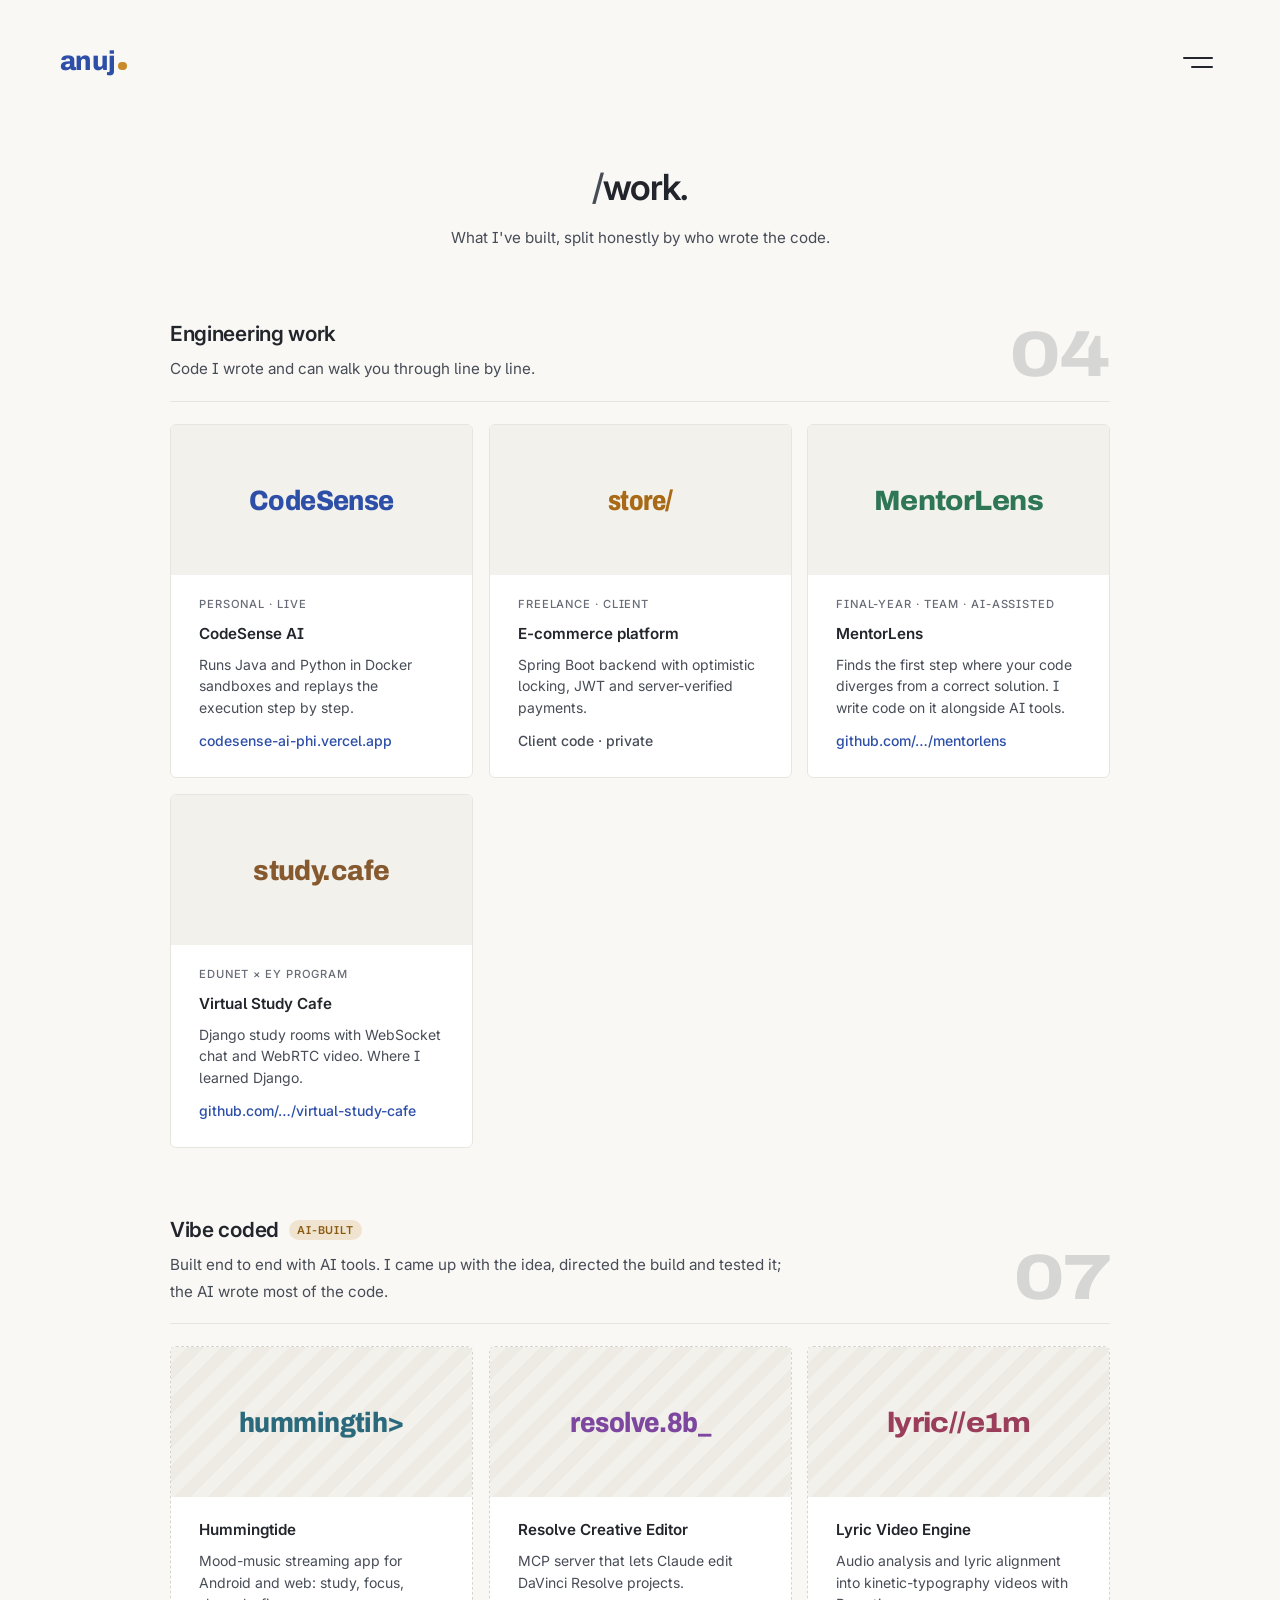
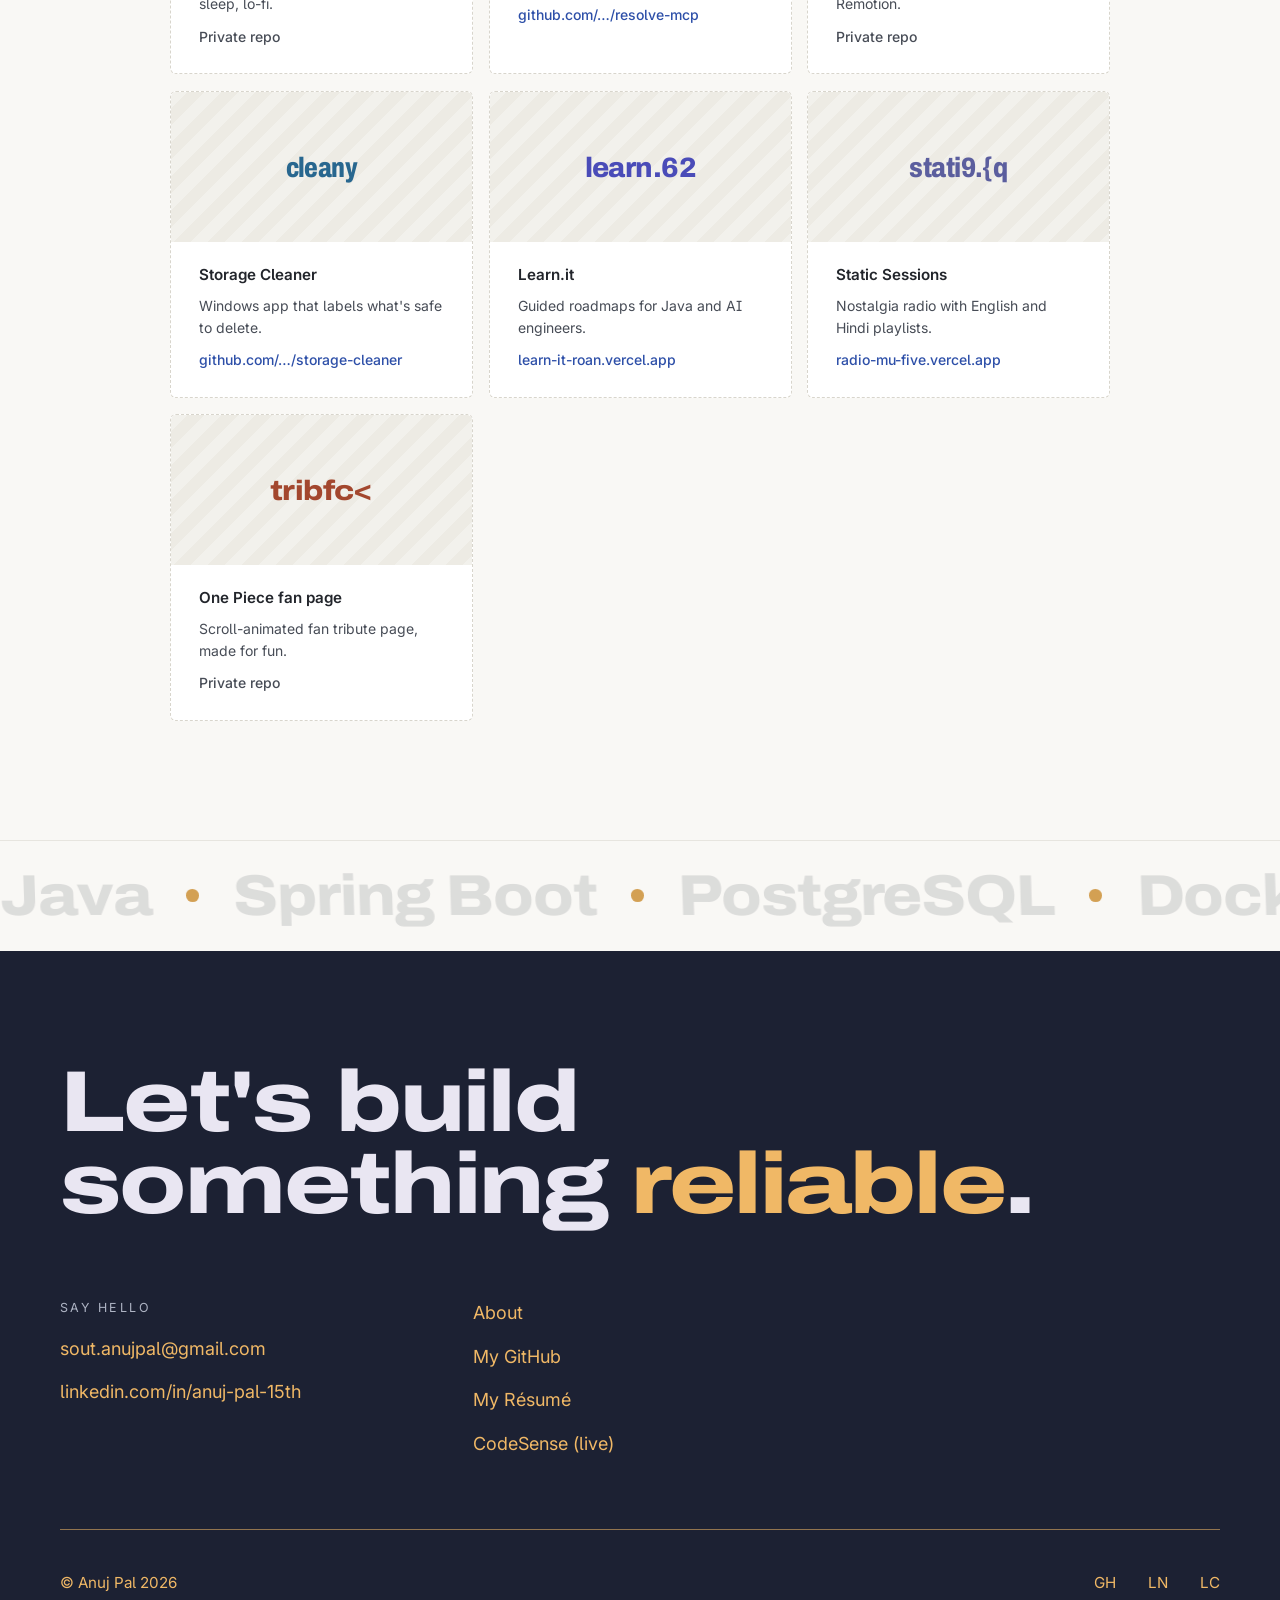
==== commit 84088b47: "Add résumé (phone removed), LeetCode link, page transitions, progress bar, magnetic CTAs, decode eff" ====
--- a/work/index.html
+++ b/work/index.html
@@ -14,6 +14,7 @@
   <script src="../main.js" defer></script>
 </head>
 <body>
+  <div class="progress" aria-hidden="true"></div>
   <header class="gutter">
     <div class="shell">
       <a class="logo" href="../" aria-label="Anuj Pal, home">anuj<i aria-hidden="true"></i></a>
@@ -25,6 +26,7 @@
     <ul>
       <li><a href="../">About</a></li>
       <li><a href="https://github.com/Anujpal-15th" target="_blank" rel="noopener">My GitHub</a></li>
+      <li><a href="../assets/Anuj-Pal-Resume.pdf" target="_blank" rel="noopener">My Résumé</a></li>
       <li><a href="https://codesense-ai-phi.vercel.app" target="_blank" rel="noopener">CodeSense (live)</a></li>
     </ul>
     <p class="lbl">Say hello</p>
@@ -32,6 +34,7 @@
     <div class="socials">
       <a href="https://github.com/Anujpal-15th" target="_blank" rel="noopener">GH</a>
       <a href="https://www.linkedin.com/in/anuj-pal-15th/" target="_blank" rel="noopener">LN</a>
+      <a href="https://leetcode.com/Anuj_15th" target="_blank" rel="noopener">LC</a>
     </div>
   </nav>
 
@@ -110,6 +113,7 @@
 
   <footer class="gutter" id="contact">
     <div class="shell">
+      <p class="foot-big" aria-hidden="true">Let's build something <span>reliable</span>.</p>
       <div class="foot-top">
         <div>
           <p class="lbl">Say hello</p>
@@ -121,6 +125,7 @@
         <ul class="links">
           <li><a href="../">About</a></li>
           <li><a href="https://github.com/Anujpal-15th" target="_blank" rel="noopener">My GitHub</a></li>
+      <li><a href="../assets/Anuj-Pal-Resume.pdf" target="_blank" rel="noopener">My Résumé</a></li>
           <li><a href="https://codesense-ai-phi.vercel.app" target="_blank" rel="noopener">CodeSense (live)</a></li>
         </ul>
       </div>
@@ -129,6 +134,7 @@
         <nav aria-label="Profiles">
           <a href="https://github.com/Anujpal-15th" target="_blank" rel="noopener">GH</a>
           <a href="https://www.linkedin.com/in/anuj-pal-15th/" target="_blank" rel="noopener">LN</a>
+      <a href="https://leetcode.com/Anuj_15th" target="_blank" rel="noopener">LC</a>
         </nav>
       </div>
     </div>
--- a/styles.css
+++ b/styles.css
@@ -142,6 +142,45 @@
 .eyebrow::before { animation: grow .8s cubic-bezier(.2,.8,.2,1) backwards; }
 @keyframes grow { from { width: 0; } }
 
+/* home CTAs */
+.cta-row { display: flex; flex-wrap: wrap; gap: 28px; align-items: center; margin-top: 18px; }
+.cta-row .cta { margin-top: 0; }
+.cta.ghost { color: var(--ink); background-image: linear-gradient(var(--line), var(--line)); }
+.cta.ghost:hover { color: var(--accent); }
+.magnetic { transition: translate .35s cubic-bezier(.2,.8,.2,1), background-size .35s ease; }
+
+/* smooth fade between home and /work in browsers that support it */
+@view-transition { navigation: auto; }
+::view-transition-old(root) { animation: vt-out .22s ease both; }
+::view-transition-new(root) { animation: vt-in .38s cubic-bezier(.2,.8,.2,1) both; }
+@keyframes vt-out { to { opacity: 0; translate: 0 -8px; } }
+@keyframes vt-in { from { opacity: 0; translate: 0 12px; } }
+
+/* reading progress: a thin amber line along the top, driven by scroll position */
+.progress { position: fixed; z-index: 20; top: env(safe-area-inset-top, 0px); left: 0; right: 0; height: 3px; background: var(--amber); transform-origin: left; transform: scaleX(0); }
+@supports (animation-timeline: scroll()) {
+  .progress { animation: fill-x linear both; animation-timeline: scroll(root); }
+  @keyframes fill-x { to { transform: scaleX(1); } }
+}
+@supports not (animation-timeline: scroll()) { .progress { display: none; } }
+
+/* logo letters hop in a wave on hover */
+.logo .l { display: inline-block; }
+.logo:hover .l { animation: hop .5s cubic-bezier(.3,1.6,.5,1) calc(var(--i) * 45ms); }
+@keyframes hop { 40% { translate: 0 -0.22em; } }
+
+/* footer headline stretches wider as it scrolls into view */
+.foot-big {
+  margin: 0 0 72px; font-family: var(--display); line-height: .95; letter-spacing: -0.02em;
+  font-size: clamp(2.2rem, 7vw, 5.4rem); color: #E9E6F2;
+  font-variation-settings: "wdth" 125, "wght" 800; text-wrap: balance;
+}
+.foot-big span { color: var(--foot-ink); }
+@supports (animation-timeline: view()) {
+  .foot-big { animation: stretch linear both; animation-timeline: view(); animation-range: entry 10% cover 45%; }
+  @keyframes stretch { from { font-variation-settings: "wdth" 62, "wght" 250; } }
+}
+
 /* ticker band: tech stack scrolls slowly, leans with scroll speed */
 .ticker { overflow: hidden; border-top: 1px solid var(--line); padding-block: 26px; background: var(--bg); }
 .ticker-track { display: flex; width: max-content; animation: ticker 48s linear infinite; transform: skewX(var(--skew, 0deg)); }
@@ -168,6 +207,7 @@
 /* motion only, never hides text: if an animation stalls, the page still reads at full contrast */
 @keyframes rise { from { transform: translateY(14px); } }
 @media (prefers-reduced-motion: reduce) {
-  .rise, .headline .w, h1.headline em, .eyebrow::before, .ticker-track { animation: none; }
+  .rise, .headline .w, h1.headline em, .eyebrow::before, .ticker-track, .foot-big, .logo .l { animation: none !important; }
+  @view-transition { navigation: none; }
   *, *::before, *::after { transition: none !important; }
 }
